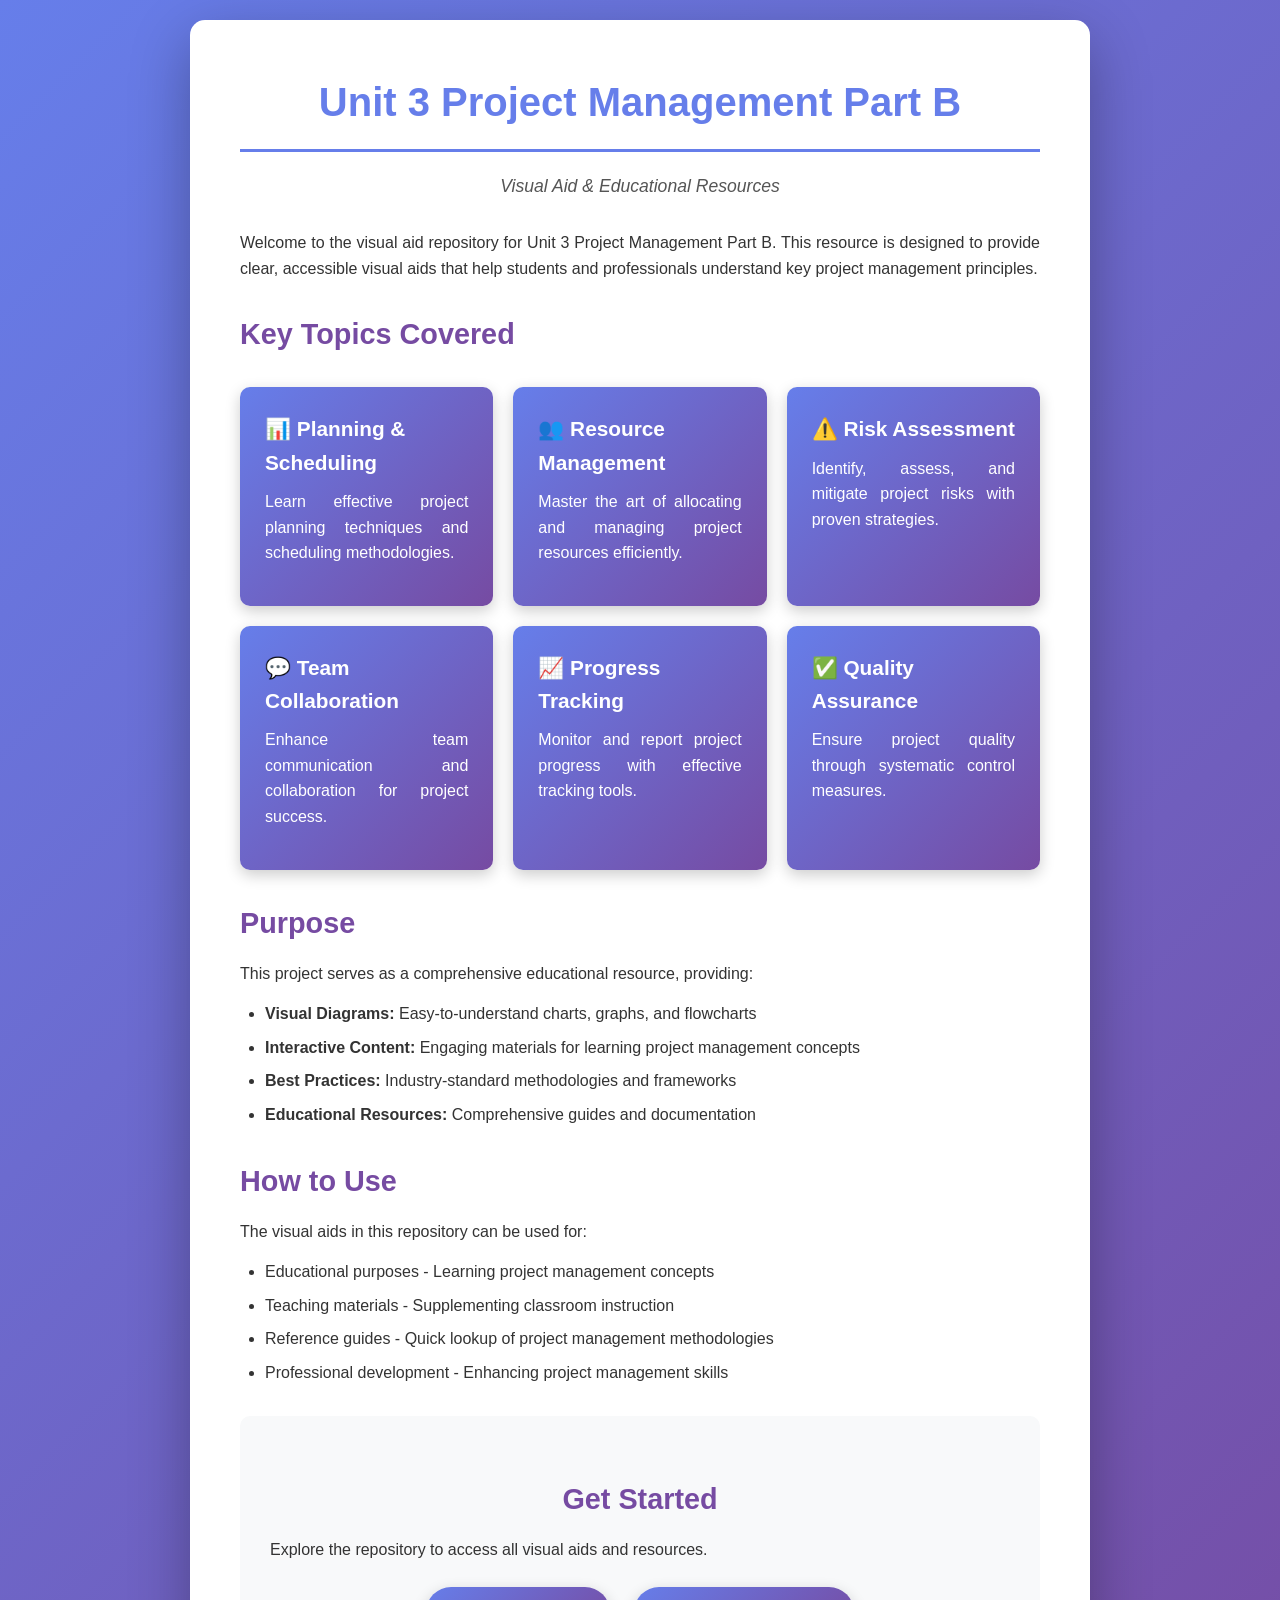
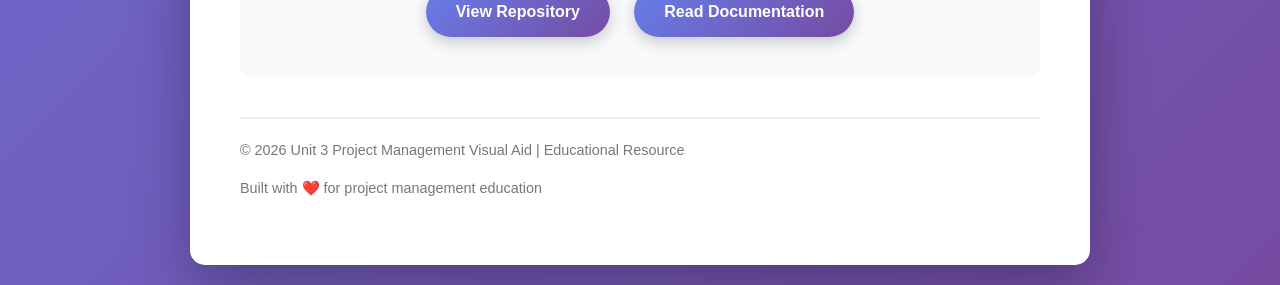
==== index.html @ be7a04bc "Add index.html for GitHub Pages Co-authored-by: christophermoss-AdaCloud <231854622+christophermoss-" ====
<!DOCTYPE html>
<html lang="en">
<head>
    <meta charset="UTF-8">
    <meta name="viewport" content="width=device-width, initial-scale=1.0">
    <meta name="description" content="Visual aids and resources for Unit 3 Project Management Part B">
    <title>Unit 3 Project Management - Visual Aid</title>
    <style>
        * {
            margin: 0;
            padding: 0;
            box-sizing: border-box;
        }

        body {
            font-family: -apple-system, BlinkMacSystemFont, 'Segoe UI', Roboto, Oxygen, Ubuntu, Cantarell, sans-serif;
            line-height: 1.6;
            color: #333;
            background: linear-gradient(135deg, #667eea 0%, #764ba2 100%);
            min-height: 100vh;
            display: flex;
            align-items: center;
            justify-content: center;
            padding: 20px;
        }

        .container {
            max-width: 900px;
            background: white;
            border-radius: 15px;
            box-shadow: 0 20px 60px rgba(0, 0, 0, 0.3);
            padding: 50px;
            animation: fadeIn 1s ease-in;
        }

        @keyframes fadeIn {
            from {
                opacity: 0;
                transform: translateY(-20px);
            }
            to {
                opacity: 1;
                transform: translateY(0);
            }
        }

        h1 {
            color: #667eea;
            font-size: 2.5em;
            margin-bottom: 20px;
            text-align: center;
            border-bottom: 3px solid #667eea;
            padding-bottom: 15px;
        }

        h2 {
            color: #764ba2;
            font-size: 1.8em;
            margin-top: 30px;
            margin-bottom: 15px;
        }

        p {
            margin-bottom: 15px;
            text-align: justify;
        }

        .intro {
            font-size: 1.1em;
            color: #555;
            text-align: center;
            margin-bottom: 30px;
            font-style: italic;
        }

        .features {
            display: grid;
            grid-template-columns: repeat(auto-fit, minmax(250px, 1fr));
            gap: 20px;
            margin: 30px 0;
        }

        .feature-card {
            background: linear-gradient(135deg, #667eea 0%, #764ba2 100%);
            color: white;
            padding: 25px;
            border-radius: 10px;
            box-shadow: 0 5px 15px rgba(0, 0, 0, 0.2);
            transition: transform 0.3s ease, box-shadow 0.3s ease;
        }

        .feature-card:hover {
            transform: translateY(-5px);
            box-shadow: 0 10px 25px rgba(0, 0, 0, 0.3);
        }

        .feature-card h3 {
            margin-bottom: 10px;
            font-size: 1.3em;
        }

        ul {
            margin-left: 25px;
            margin-bottom: 15px;
        }

        li {
            margin-bottom: 8px;
        }

        .cta-section {
            background: #f8f9fa;
            padding: 30px;
            border-radius: 10px;
            margin-top: 30px;
            text-align: center;
        }

        .btn {
            display: inline-block;
            background: linear-gradient(135deg, #667eea 0%, #764ba2 100%);
            color: white;
            padding: 12px 30px;
            text-decoration: none;
            border-radius: 25px;
            font-weight: bold;
            margin: 10px;
            transition: transform 0.3s ease, box-shadow 0.3s ease;
            box-shadow: 0 5px 15px rgba(0, 0, 0, 0.2);
        }

        .btn:hover {
            transform: translateY(-3px);
            box-shadow: 0 8px 20px rgba(0, 0, 0, 0.3);
        }

        footer {
            margin-top: 40px;
            padding-top: 20px;
            border-top: 2px solid #eee;
            text-align: center;
            color: #777;
            font-size: 0.9em;
        }

        @media (max-width: 768px) {
            .container {
                padding: 30px;
            }

            h1 {
                font-size: 2em;
            }

            h2 {
                font-size: 1.5em;
            }

            .features {
                grid-template-columns: 1fr;
            }
        }
    </style>
</head>
<body>
    <div class="container">
        <h1>Unit 3 Project Management Part B</h1>
        <p class="intro">Visual Aid & Educational Resources</p>

        <p>Welcome to the visual aid repository for Unit 3 Project Management Part B. This resource is designed to provide clear, accessible visual aids that help students and professionals understand key project management principles.</p>

        <h2>Key Topics Covered</h2>
        <div class="features">
            <div class="feature-card">
                <h3>📊 Planning & Scheduling</h3>
                <p>Learn effective project planning techniques and scheduling methodologies.</p>
            </div>
            <div class="feature-card">
                <h3>👥 Resource Management</h3>
                <p>Master the art of allocating and managing project resources efficiently.</p>
            </div>
            <div class="feature-card">
                <h3>⚠️ Risk Assessment</h3>
                <p>Identify, assess, and mitigate project risks with proven strategies.</p>
            </div>
            <div class="feature-card">
                <h3>💬 Team Collaboration</h3>
                <p>Enhance team communication and collaboration for project success.</p>
            </div>
            <div class="feature-card">
                <h3>📈 Progress Tracking</h3>
                <p>Monitor and report project progress with effective tracking tools.</p>
            </div>
            <div class="feature-card">
                <h3>✅ Quality Assurance</h3>
                <p>Ensure project quality through systematic control measures.</p>
            </div>
        </div>

        <h2>Purpose</h2>
        <p>This project serves as a comprehensive educational resource, providing:</p>
        <ul>
            <li><strong>Visual Diagrams:</strong> Easy-to-understand charts, graphs, and flowcharts</li>
            <li><strong>Interactive Content:</strong> Engaging materials for learning project management concepts</li>
            <li><strong>Best Practices:</strong> Industry-standard methodologies and frameworks</li>
            <li><strong>Educational Resources:</strong> Comprehensive guides and documentation</li>
        </ul>

        <h2>How to Use</h2>
        <p>The visual aids in this repository can be used for:</p>
        <ul>
            <li>Educational purposes - Learning project management concepts</li>
            <li>Teaching materials - Supplementing classroom instruction</li>
            <li>Reference guides - Quick lookup of project management methodologies</li>
            <li>Professional development - Enhancing project management skills</li>
        </ul>

        <div class="cta-section">
            <h2>Get Started</h2>
            <p>Explore the repository to access all visual aids and resources.</p>
            <a href="https://github.com/christophermoss-AdaCloud/Unit-3-project-managment-part-B-Visual-aid" class="btn">View Repository</a>
            <a href="https://github.com/christophermoss-AdaCloud/Unit-3-project-managment-part-B-Visual-aid/blob/main/README.md" class="btn">Read Documentation</a>
        </div>

        <footer>
            <p>&copy; 2026 Unit 3 Project Management Visual Aid | Educational Resource</p>
            <p>Built with ❤️ for project management education</p>
        </footer>
    </div>
</body>
</html>
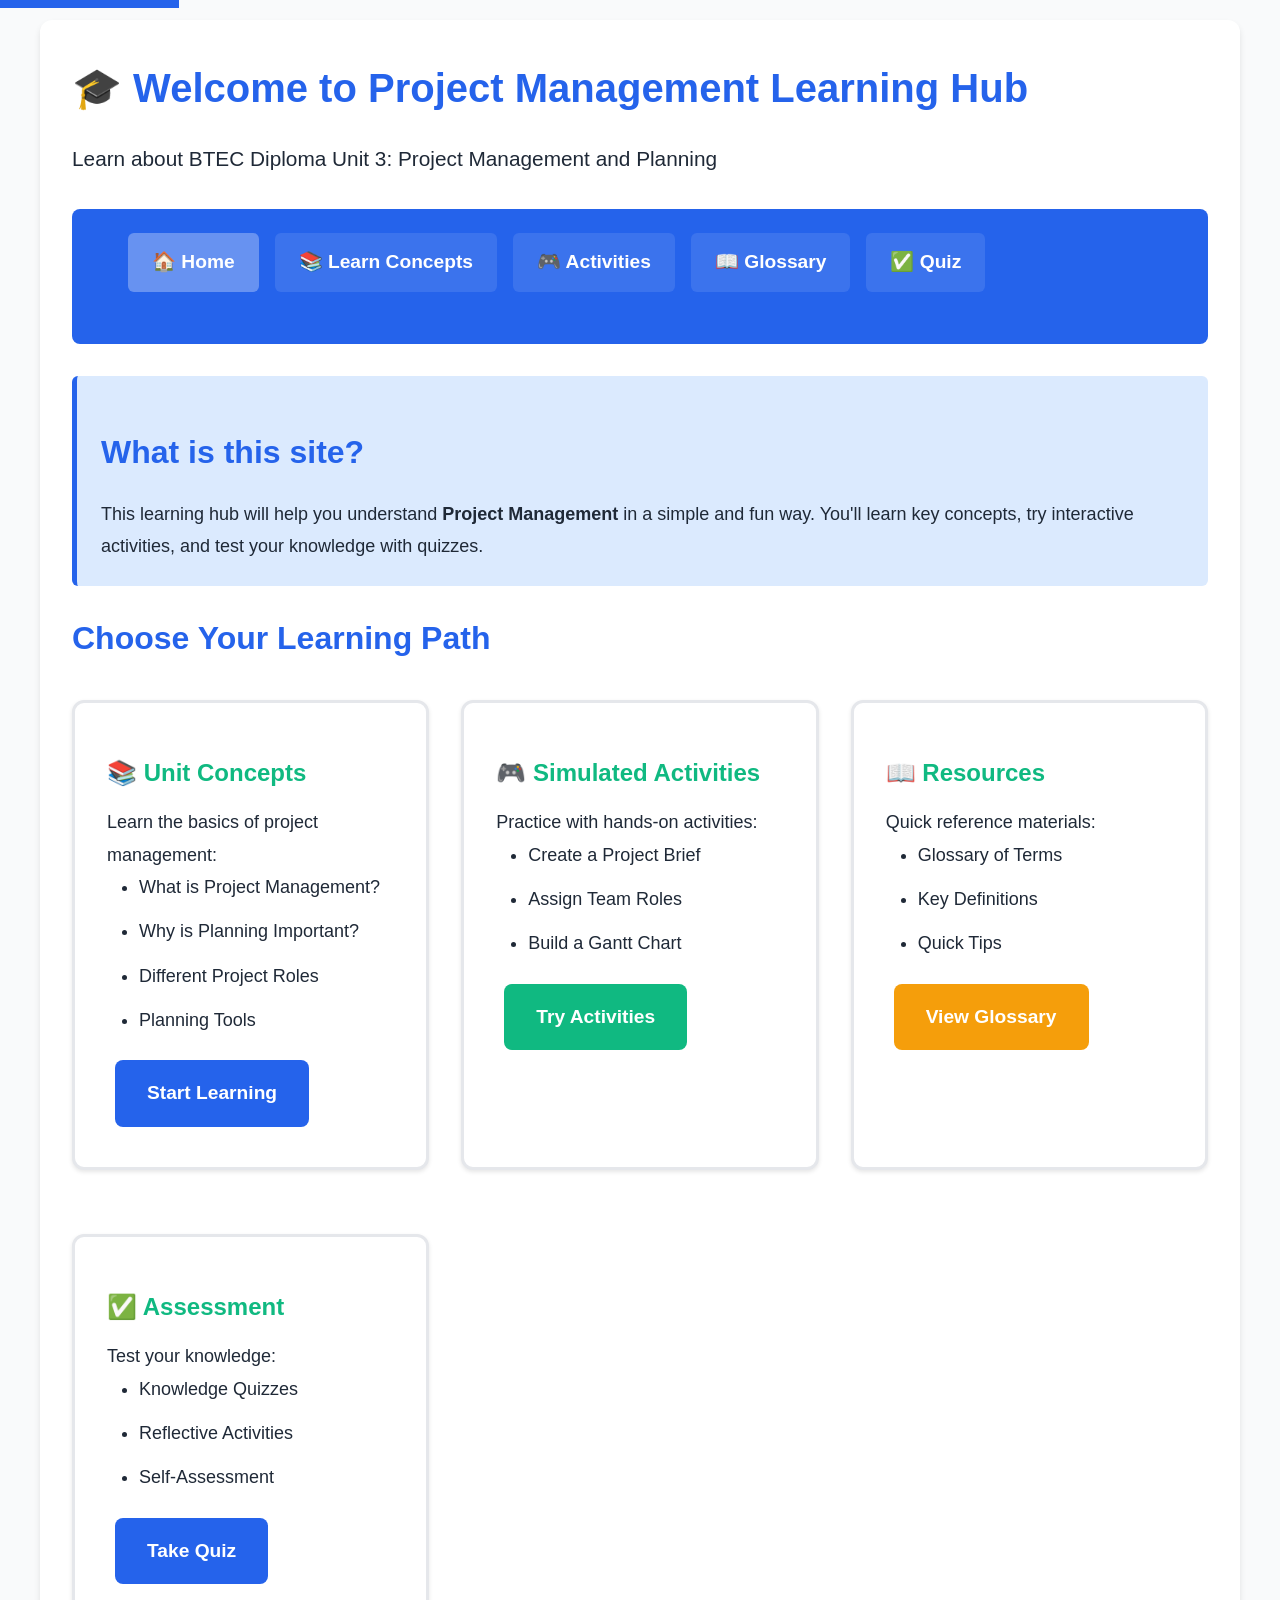
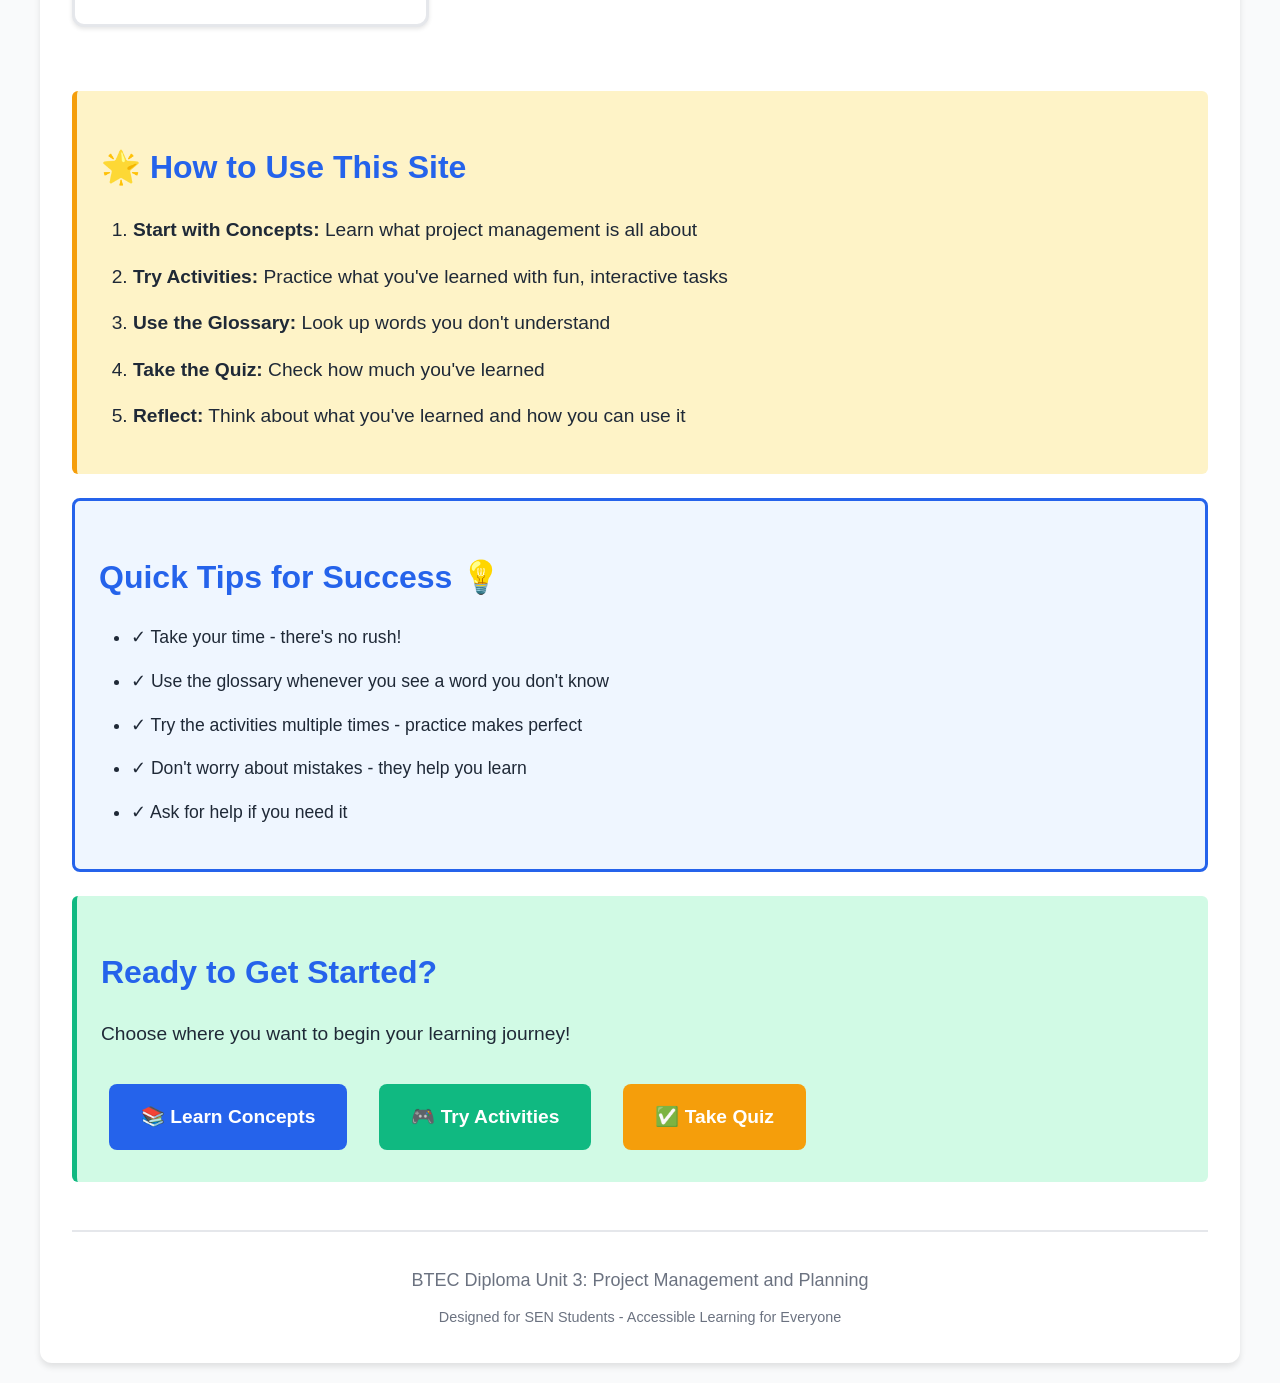
==== commit 397635b3: "Create complete SEN-focused static site structure with all pages and functionality Co-authored-by: c" ====
--- a/index.html
+++ b/index.html
@@ -3,229 +3,136 @@
 <head>
     <meta charset="UTF-8">
     <meta name="viewport" content="width=device-width, initial-scale=1.0">
-    <meta name="description" content="Visual aids and resources for Unit 3 Project Management Part B">
-    <title>Unit 3 Project Management - Visual Aid</title>
-    <style>
-        * {
-            margin: 0;
-            padding: 0;
-            box-sizing: border-box;
-        }
-
-        body {
-            font-family: -apple-system, BlinkMacSystemFont, 'Segoe UI', Roboto, Oxygen, Ubuntu, Cantarell, sans-serif;
-            line-height: 1.6;
-            color: #333;
-            background: linear-gradient(135deg, #667eea 0%, #764ba2 100%);
-            min-height: 100vh;
-            display: flex;
-            align-items: center;
-            justify-content: center;
-            padding: 20px;
-        }
-
-        .container {
-            max-width: 900px;
-            background: white;
-            border-radius: 15px;
-            box-shadow: 0 20px 60px rgba(0, 0, 0, 0.3);
-            padding: 50px;
-            animation: fadeIn 1s ease-in;
-        }
-
-        @keyframes fadeIn {
-            from {
-                opacity: 0;
-                transform: translateY(-20px);
-            }
-            to {
-                opacity: 1;
-                transform: translateY(0);
-            }
-        }
-
-        h1 {
-            color: #667eea;
-            font-size: 2.5em;
-            margin-bottom: 20px;
-            text-align: center;
-            border-bottom: 3px solid #667eea;
-            padding-bottom: 15px;
-        }
-
-        h2 {
-            color: #764ba2;
-            font-size: 1.8em;
-            margin-top: 30px;
-            margin-bottom: 15px;
-        }
-
-        p {
-            margin-bottom: 15px;
-            text-align: justify;
-        }
-
-        .intro {
-            font-size: 1.1em;
-            color: #555;
-            text-align: center;
-            margin-bottom: 30px;
-            font-style: italic;
-        }
-
-        .features {
-            display: grid;
-            grid-template-columns: repeat(auto-fit, minmax(250px, 1fr));
-            gap: 20px;
-            margin: 30px 0;
-        }
-
-        .feature-card {
-            background: linear-gradient(135deg, #667eea 0%, #764ba2 100%);
-            color: white;
-            padding: 25px;
-            border-radius: 10px;
-            box-shadow: 0 5px 15px rgba(0, 0, 0, 0.2);
-            transition: transform 0.3s ease, box-shadow 0.3s ease;
-        }
-
-        .feature-card:hover {
-            transform: translateY(-5px);
-            box-shadow: 0 10px 25px rgba(0, 0, 0, 0.3);
-        }
-
-        .feature-card h3 {
-            margin-bottom: 10px;
-            font-size: 1.3em;
-        }
-
-        ul {
-            margin-left: 25px;
-            margin-bottom: 15px;
-        }
-
-        li {
-            margin-bottom: 8px;
-        }
-
-        .cta-section {
-            background: #f8f9fa;
-            padding: 30px;
-            border-radius: 10px;
-            margin-top: 30px;
-            text-align: center;
-        }
-
-        .btn {
-            display: inline-block;
-            background: linear-gradient(135deg, #667eea 0%, #764ba2 100%);
-            color: white;
-            padding: 12px 30px;
-            text-decoration: none;
-            border-radius: 25px;
-            font-weight: bold;
-            margin: 10px;
-            transition: transform 0.3s ease, box-shadow 0.3s ease;
-            box-shadow: 0 5px 15px rgba(0, 0, 0, 0.2);
-        }
-
-        .btn:hover {
-            transform: translateY(-3px);
-            box-shadow: 0 8px 20px rgba(0, 0, 0, 0.3);
-        }
-
-        footer {
-            margin-top: 40px;
-            padding-top: 20px;
-            border-top: 2px solid #eee;
-            text-align: center;
-            color: #777;
-            font-size: 0.9em;
-        }
-
-        @media (max-width: 768px) {
-            .container {
-                padding: 30px;
-            }
-
-            h1 {
-                font-size: 2em;
-            }
-
-            h2 {
-                font-size: 1.5em;
-            }
-
-            .features {
-                grid-template-columns: 1fr;
-            }
-        }
-    </style>
+    <title>BTEC Unit 3: Project Management - Learning Hub</title>
+    <link rel="stylesheet" href="css/styles.css">
 </head>
 <body>
+    <a href="#main-content" class="skip-link">Skip to main content</a>
+    
     <div class="container">
-        <h1>Unit 3 Project Management Part B</h1>
-        <p class="intro">Visual Aid & Educational Resources</p>
+        <header>
+            <h1>🎓 Welcome to Project Management Learning Hub</h1>
+            <p style="font-size: 1.3rem; margin-bottom: 2rem;">
+                Learn about BTEC Diploma Unit 3: Project Management and Planning
+            </p>
+        </header>
 
-        <p>Welcome to the visual aid repository for Unit 3 Project Management Part B. This resource is designed to provide clear, accessible visual aids that help students and professionals understand key project management principles.</p>
+        <nav class="nav" role="navigation" aria-label="Main navigation">
+            <ul>
+                <li><a href="index.html">🏠 Home</a></li>
+                <li><a href="concepts/what-is-pm.html">📚 Learn Concepts</a></li>
+                <li><a href="activities/project-brief.html">🎮 Activities</a></li>
+                <li><a href="resources/glossary.html">📖 Glossary</a></li>
+                <li><a href="assessment/quiz.html">✅ Quiz</a></li>
+            </ul>
+        </nav>
 
-        <h2>Key Topics Covered</h2>
-        <div class="features">
-            <div class="feature-card">
-                <h3>📊 Planning & Scheduling</h3>
-                <p>Learn effective project planning techniques and scheduling methodologies.</p>
-            </div>
-            <div class="feature-card">
-                <h3>👥 Resource Management</h3>
-                <p>Master the art of allocating and managing project resources efficiently.</p>
-            </div>
-            <div class="feature-card">
-                <h3>⚠️ Risk Assessment</h3>
-                <p>Identify, assess, and mitigate project risks with proven strategies.</p>
-            </div>
-            <div class="feature-card">
-                <h3>💬 Team Collaboration</h3>
-                <p>Enhance team communication and collaboration for project success.</p>
-            </div>
-            <div class="feature-card">
-                <h3>📈 Progress Tracking</h3>
-                <p>Monitor and report project progress with effective tracking tools.</p>
-            </div>
-            <div class="feature-card">
-                <h3>✅ Quality Assurance</h3>
-                <p>Ensure project quality through systematic control measures.</p>
-            </div>
-        </div>
+        <main id="main-content">
+            <section class="info-box">
+                <h2>What is this site?</h2>
+                <p>
+                    This learning hub will help you understand <strong>Project Management</strong> 
+                    in a simple and fun way. You'll learn key concepts, try interactive activities, 
+                    and test your knowledge with quizzes.
+                </p>
+            </section>
 
-        <h2>Purpose</h2>
-        <p>This project serves as a comprehensive educational resource, providing:</p>
-        <ul>
-            <li><strong>Visual Diagrams:</strong> Easy-to-understand charts, graphs, and flowcharts</li>
-            <li><strong>Interactive Content:</strong> Engaging materials for learning project management concepts</li>
-            <li><strong>Best Practices:</strong> Industry-standard methodologies and frameworks</li>
-            <li><strong>Educational Resources:</strong> Comprehensive guides and documentation</li>
-        </ul>
+            <section>
+                <h2>Choose Your Learning Path</h2>
+                
+                <div class="card-grid">
+                    <!-- Unit Concepts Card -->
+                    <div class="card">
+                        <h3>📚 Unit Concepts</h3>
+                        <p>Learn the basics of project management:</p>
+                        <ul>
+                            <li>What is Project Management?</li>
+                            <li>Why is Planning Important?</li>
+                            <li>Different Project Roles</li>
+                            <li>Planning Tools</li>
+                        </ul>
+                        <a href="concepts/what-is-pm.html" class="btn btn-primary">Start Learning</a>
+                    </div>
 
-        <h2>How to Use</h2>
-        <p>The visual aids in this repository can be used for:</p>
-        <ul>
-            <li>Educational purposes - Learning project management concepts</li>
-            <li>Teaching materials - Supplementing classroom instruction</li>
-            <li>Reference guides - Quick lookup of project management methodologies</li>
-            <li>Professional development - Enhancing project management skills</li>
-        </ul>
+                    <!-- Activities Card -->
+                    <div class="card">
+                        <h3>🎮 Simulated Activities</h3>
+                        <p>Practice with hands-on activities:</p>
+                        <ul>
+                            <li>Create a Project Brief</li>
+                            <li>Assign Team Roles</li>
+                            <li>Build a Gantt Chart</li>
+                        </ul>
+                        <a href="activities/project-brief.html" class="btn btn-secondary">Try Activities</a>
+                    </div>
 
-        <div class="cta-section">
-            <h2>Get Started</h2>
-            <p>Explore the repository to access all visual aids and resources.</p>
-            <a href="https://github.com/christophermoss-AdaCloud/Unit-3-project-managment-part-B-Visual-aid" class="btn">View Repository</a>
-            <a href="https://github.com/christophermoss-AdaCloud/Unit-3-project-managment-part-B-Visual-aid/blob/main/README.md" class="btn">Read Documentation</a>
-        </div>
+                    <!-- Resources Card -->
+                    <div class="card">
+                        <h3>📖 Resources</h3>
+                        <p>Quick reference materials:</p>
+                        <ul>
+                            <li>Glossary of Terms</li>
+                            <li>Key Definitions</li>
+                            <li>Quick Tips</li>
+                        </ul>
+                        <a href="resources/glossary.html" class="btn btn-accent">View Glossary</a>
+                    </div>
 
-        <footer>
-            <p>&copy; 2026 Unit 3 Project Management Visual Aid | Educational Resource</p>
-            <p>Built with ❤️ for project management education</p>
+                    <!-- Assessment Card -->
+                    <div class="card">
+                        <h3>✅ Assessment</h3>
+                        <p>Test your knowledge:</p>
+                        <ul>
+                            <li>Knowledge Quizzes</li>
+                            <li>Reflective Activities</li>
+                            <li>Self-Assessment</li>
+                        </ul>
+                        <a href="assessment/quiz.html" class="btn btn-primary">Take Quiz</a>
+                    </div>
+                </div>
+            </section>
+
+            <section class="highlight">
+                <h2>🌟 How to Use This Site</h2>
+                <ol style="font-size: 1.2rem;">
+                    <li><strong>Start with Concepts:</strong> Learn what project management is all about</li>
+                    <li><strong>Try Activities:</strong> Practice what you've learned with fun, interactive tasks</li>
+                    <li><strong>Use the Glossary:</strong> Look up words you don't understand</li>
+                    <li><strong>Take the Quiz:</strong> Check how much you've learned</li>
+                    <li><strong>Reflect:</strong> Think about what you've learned and how you can use it</li>
+                </ol>
+            </section>
+
+            <section class="visual-aid">
+                <h2>Quick Tips for Success 💡</h2>
+                <ul style="font-size: 1.1rem;">
+                    <li>✓ Take your time - there's no rush!</li>
+                    <li>✓ Use the glossary whenever you see a word you don't know</li>
+                    <li>✓ Try the activities multiple times - practice makes perfect</li>
+                    <li>✓ Don't worry about mistakes - they help you learn</li>
+                    <li>✓ Ask for help if you need it</li>
+                </ul>
+            </section>
+
+            <section class="success-box">
+                <h2>Ready to Get Started?</h2>
+                <p style="font-size: 1.2rem; margin-bottom: 1.5rem;">
+                    Choose where you want to begin your learning journey!
+                </p>
+                <div style="display: flex; flex-wrap: wrap; gap: 1rem;">
+                    <a href="concepts/what-is-pm.html" class="btn btn-primary">📚 Learn Concepts</a>
+                    <a href="activities/project-brief.html" class="btn btn-secondary">🎮 Try Activities</a>
+                    <a href="assessment/quiz.html" class="btn btn-accent">✅ Take Quiz</a>
+                </div>
+            </section>
+        </main>
+
+        <footer style="margin-top: 3rem; padding-top: 2rem; border-top: 2px solid var(--border-color); text-align: center; color: #6b7280;">
+            <p>BTEC Diploma Unit 3: Project Management and Planning</p>
+            <p style="font-size: 0.9rem; margin-top: 0.5rem;">Designed for SEN Students - Accessible Learning for Everyone</p>
         </footer>
     </div>
+
+    <script src="js/main.js"></script>
 </body>
 </html>
--- a/css/styles.css
+++ b/css/styles.css
@@ -0,0 +1,413 @@
+/* SEN-Friendly Styles for Project Management Learning Site */
+
+:root {
+    --primary-color: #2563eb;
+    --secondary-color: #10b981;
+    --accent-color: #f59e0b;
+    --text-color: #1f2937;
+    --bg-color: #f9fafb;
+    --card-bg: #ffffff;
+    --border-color: #e5e7eb;
+    --success-color: #10b981;
+    --error-color: #ef4444;
+    --warning-color: #f59e0b;
+}
+
+* {
+    margin: 0;
+    padding: 0;
+    box-sizing: border-box;
+}
+
+body {
+    font-family: 'Arial', 'Helvetica', sans-serif;
+    font-size: 18px;
+    line-height: 1.8;
+    color: var(--text-color);
+    background-color: var(--bg-color);
+    padding: 20px;
+}
+
+/* Large, readable headings */
+h1 {
+    font-size: 2.5rem;
+    margin-bottom: 1rem;
+    color: var(--primary-color);
+}
+
+h2 {
+    font-size: 2rem;
+    margin-top: 1.5rem;
+    margin-bottom: 1rem;
+    color: var(--primary-color);
+}
+
+h3 {
+    font-size: 1.5rem;
+    margin-top: 1rem;
+    margin-bottom: 0.75rem;
+    color: var(--secondary-color);
+}
+
+/* Container for content */
+.container {
+    max-width: 1200px;
+    margin: 0 auto;
+    background-color: var(--card-bg);
+    padding: 2rem;
+    border-radius: 12px;
+    box-shadow: 0 4px 6px rgba(0, 0, 0, 0.1);
+}
+
+/* Navigation */
+.nav {
+    background-color: var(--primary-color);
+    padding: 1.5rem;
+    border-radius: 8px;
+    margin-bottom: 2rem;
+}
+
+.nav ul {
+    list-style: none;
+    display: flex;
+    flex-wrap: wrap;
+    gap: 1rem;
+}
+
+.nav a {
+    color: white;
+    text-decoration: none;
+    font-size: 1.2rem;
+    font-weight: bold;
+    padding: 0.75rem 1.5rem;
+    background-color: rgba(255, 255, 255, 0.1);
+    border-radius: 6px;
+    transition: all 0.3s ease;
+    display: block;
+}
+
+.nav a:hover,
+.nav a:focus {
+    background-color: rgba(255, 255, 255, 0.2);
+    transform: scale(1.05);
+    outline: 3px solid white;
+}
+
+/* Buttons */
+.btn {
+    display: inline-block;
+    padding: 1rem 2rem;
+    font-size: 1.2rem;
+    font-weight: bold;
+    text-decoration: none;
+    border-radius: 8px;
+    border: none;
+    cursor: pointer;
+    transition: all 0.3s ease;
+    margin: 0.5rem;
+}
+
+.btn-primary {
+    background-color: var(--primary-color);
+    color: white;
+}
+
+.btn-primary:hover,
+.btn-primary:focus {
+    background-color: #1d4ed8;
+    transform: scale(1.05);
+}
+
+.btn-secondary {
+    background-color: var(--secondary-color);
+    color: white;
+}
+
+.btn-secondary:hover,
+.btn-secondary:focus {
+    background-color: #059669;
+    transform: scale(1.05);
+}
+
+.btn-accent {
+    background-color: var(--accent-color);
+    color: white;
+}
+
+.btn-accent:hover,
+.btn-accent:focus {
+    background-color: #d97706;
+    transform: scale(1.05);
+}
+
+/* Cards */
+.card {
+    background-color: var(--card-bg);
+    border: 3px solid var(--border-color);
+    border-radius: 12px;
+    padding: 2rem;
+    margin-bottom: 2rem;
+    box-shadow: 0 2px 4px rgba(0, 0, 0, 0.1);
+}
+
+.card-grid {
+    display: grid;
+    grid-template-columns: repeat(auto-fit, minmax(300px, 1fr));
+    gap: 2rem;
+    margin: 2rem 0;
+}
+
+/* Visual aids */
+.visual-aid {
+    background-color: #eff6ff;
+    border: 3px solid var(--primary-color);
+    border-radius: 8px;
+    padding: 1.5rem;
+    margin: 1.5rem 0;
+}
+
+.visual-aid img {
+    max-width: 100%;
+    height: auto;
+    border-radius: 6px;
+}
+
+/* Highlight boxes */
+.highlight {
+    background-color: #fef3c7;
+    border-left: 5px solid var(--accent-color);
+    padding: 1.5rem;
+    margin: 1.5rem 0;
+    border-radius: 6px;
+}
+
+.info-box {
+    background-color: #dbeafe;
+    border-left: 5px solid var(--primary-color);
+    padding: 1.5rem;
+    margin: 1.5rem 0;
+    border-radius: 6px;
+}
+
+.success-box {
+    background-color: #d1fae5;
+    border-left: 5px solid var(--success-color);
+    padding: 1.5rem;
+    margin: 1.5rem 0;
+    border-radius: 6px;
+}
+
+/* Lists */
+ul, ol {
+    margin-left: 2rem;
+    margin-bottom: 1rem;
+}
+
+li {
+    margin-bottom: 0.75rem;
+}
+
+/* Interactive elements */
+.interactive-area {
+    background-color: #f3f4f6;
+    border: 2px dashed var(--primary-color);
+    border-radius: 8px;
+    padding: 2rem;
+    margin: 2rem 0;
+    min-height: 200px;
+}
+
+.draggable {
+    background-color: white;
+    border: 2px solid var(--primary-color);
+    border-radius: 6px;
+    padding: 1rem;
+    margin: 0.5rem;
+    cursor: move;
+    display: inline-block;
+    font-weight: bold;
+}
+
+.draggable:hover {
+    box-shadow: 0 4px 8px rgba(0, 0, 0, 0.2);
+}
+
+.dropzone {
+    background-color: #f9fafb;
+    border: 3px dashed var(--border-color);
+    border-radius: 8px;
+    padding: 1.5rem;
+    margin: 1rem 0;
+    min-height: 100px;
+    transition: all 0.3s ease;
+}
+
+.dropzone.active {
+    border-color: var(--primary-color);
+    background-color: #eff6ff;
+}
+
+.dropzone.filled {
+    border-color: var(--success-color);
+    background-color: #d1fae5;
+}
+
+/* Forms */
+input[type="text"],
+input[type="email"],
+textarea,
+select {
+    width: 100%;
+    padding: 1rem;
+    font-size: 1.1rem;
+    border: 2px solid var(--border-color);
+    border-radius: 6px;
+    margin-bottom: 1rem;
+}
+
+input:focus,
+textarea:focus,
+select:focus {
+    outline: 3px solid var(--primary-color);
+    border-color: var(--primary-color);
+}
+
+label {
+    display: block;
+    font-weight: bold;
+    margin-bottom: 0.5rem;
+    font-size: 1.1rem;
+}
+
+/* Quiz styles */
+.quiz-question {
+    background-color: var(--card-bg);
+    border: 3px solid var(--primary-color);
+    border-radius: 8px;
+    padding: 2rem;
+    margin-bottom: 2rem;
+}
+
+.quiz-options {
+    list-style: none;
+    margin-left: 0;
+}
+
+.quiz-option {
+    background-color: #f3f4f6;
+    border: 2px solid var(--border-color);
+    border-radius: 6px;
+    padding: 1rem;
+    margin-bottom: 1rem;
+    cursor: pointer;
+    transition: all 0.3s ease;
+}
+
+.quiz-option:hover {
+    background-color: #e5e7eb;
+    border-color: var(--primary-color);
+}
+
+.quiz-option.selected {
+    background-color: #dbeafe;
+    border-color: var(--primary-color);
+    border-width: 3px;
+}
+
+.quiz-option.correct {
+    background-color: #d1fae5;
+    border-color: var(--success-color);
+}
+
+.quiz-option.incorrect {
+    background-color: #fee2e2;
+    border-color: var(--error-color);
+}
+
+/* Glossary */
+.glossary-term {
+    margin-bottom: 2rem;
+}
+
+.glossary-term dt {
+    font-size: 1.3rem;
+    font-weight: bold;
+    color: var(--primary-color);
+    margin-bottom: 0.5rem;
+}
+
+.glossary-term dd {
+    margin-left: 1rem;
+    padding-left: 1rem;
+    border-left: 3px solid var(--secondary-color);
+}
+
+/* Accessibility features */
+.skip-link {
+    position: absolute;
+    top: -40px;
+    left: 0;
+    background: var(--primary-color);
+    color: white;
+    padding: 8px;
+    text-decoration: none;
+    z-index: 100;
+}
+
+.skip-link:focus {
+    top: 0;
+}
+
+/* Focus visible for keyboard navigation */
+*:focus-visible {
+    outline: 3px solid var(--accent-color);
+    outline-offset: 2px;
+}
+
+/* Responsive design */
+@media (max-width: 768px) {
+    body {
+        font-size: 16px;
+        padding: 10px;
+    }
+
+    h1 {
+        font-size: 2rem;
+    }
+
+    h2 {
+        font-size: 1.75rem;
+    }
+
+    h3 {
+        font-size: 1.25rem;
+    }
+
+    .container {
+        padding: 1rem;
+    }
+
+    .nav ul {
+        flex-direction: column;
+    }
+
+    .card-grid {
+        grid-template-columns: 1fr;
+    }
+}
+
+/* Print styles */
+@media print {
+    .nav,
+    .btn {
+        display: none;
+    }
+
+    body {
+        background-color: white;
+    }
+
+    .container {
+        box-shadow: none;
+    }
+}
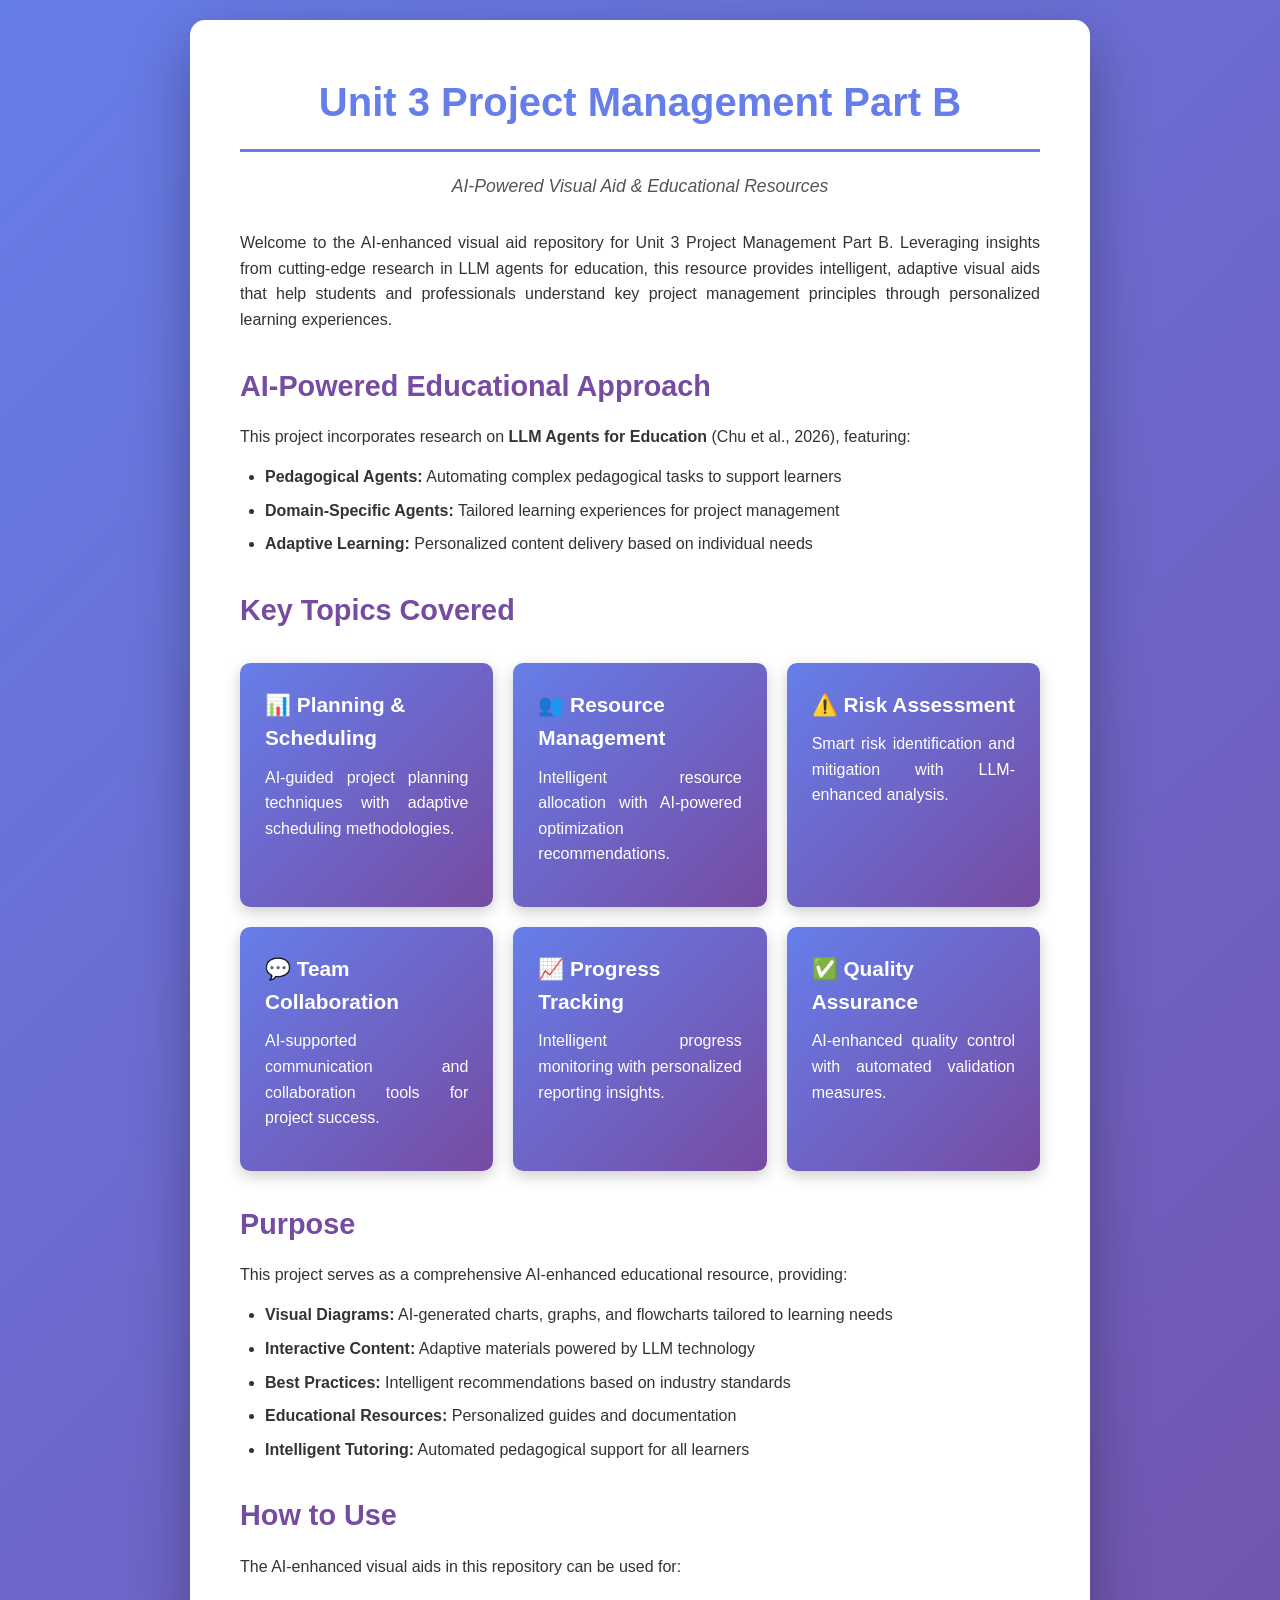
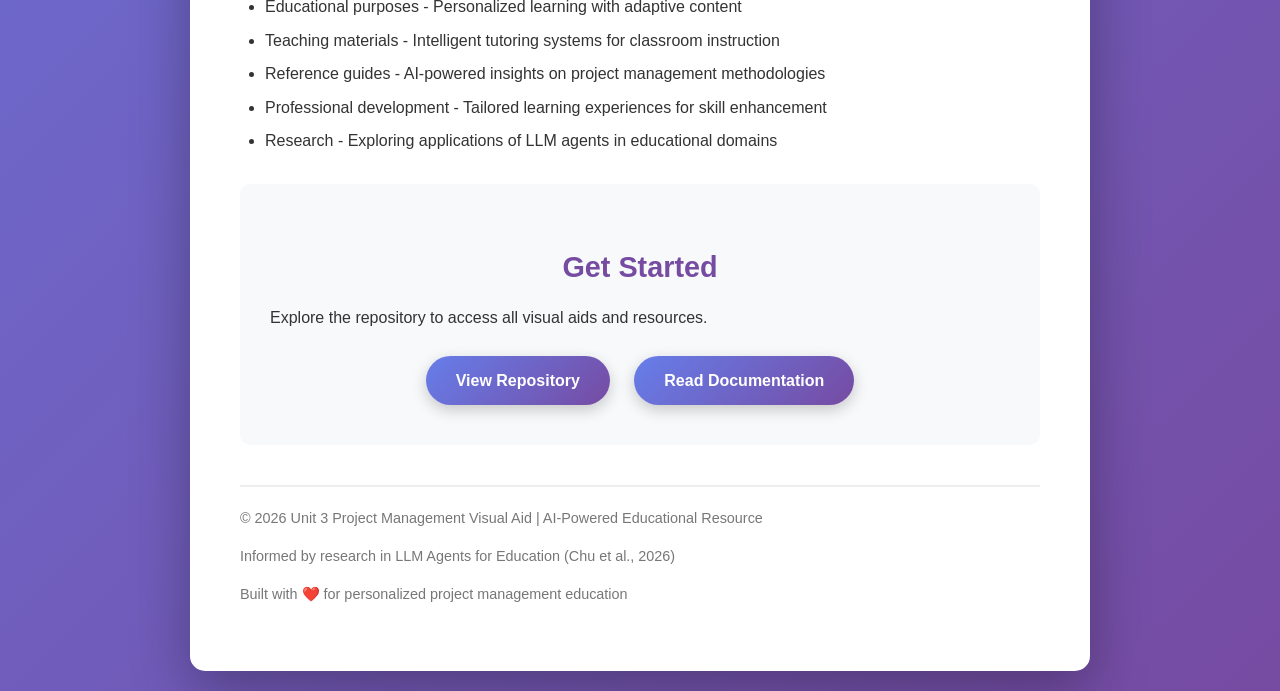
==== commit 275c4033: "Update index.html with AI-powered educational focus Co-authored-by: christophermoss-AdaCloud <231854" ====
--- a/index.html
+++ b/index.html
@@ -3,136 +3,240 @@
 <head>
     <meta charset="UTF-8">
     <meta name="viewport" content="width=device-width, initial-scale=1.0">
-    <title>BTEC Unit 3: Project Management - Learning Hub</title>
-    <link rel="stylesheet" href="css/styles.css">
+    <meta name="description" content="AI-powered visual aids and educational resources for Unit 3 Project Management Part B, leveraging LLM agents for personalized learning">
+    <title>Unit 3 Project Management - AI-Powered Visual Aid</title>
+    <style>
+        * {
+            margin: 0;
+            padding: 0;
+            box-sizing: border-box;
+        }
+
+        body {
+            font-family: -apple-system, BlinkMacSystemFont, 'Segoe UI', Roboto, Oxygen, Ubuntu, Cantarell, sans-serif;
+            line-height: 1.6;
+            color: #333;
+            background: linear-gradient(135deg, #667eea 0%, #764ba2 100%);
+            min-height: 100vh;
+            display: flex;
+            align-items: center;
+            justify-content: center;
+            padding: 20px;
+        }
+
+        .container {
+            max-width: 900px;
+            background: white;
+            border-radius: 15px;
+            box-shadow: 0 20px 60px rgba(0, 0, 0, 0.3);
+            padding: 50px;
+            animation: fadeIn 1s ease-in;
+        }
+
+        @keyframes fadeIn {
+            from {
+                opacity: 0;
+                transform: translateY(-20px);
+            }
+            to {
+                opacity: 1;
+                transform: translateY(0);
+            }
+        }
+
+        h1 {
+            color: #667eea;
+            font-size: 2.5em;
+            margin-bottom: 20px;
+            text-align: center;
+            border-bottom: 3px solid #667eea;
+            padding-bottom: 15px;
+        }
+
+        h2 {
+            color: #764ba2;
+            font-size: 1.8em;
+            margin-top: 30px;
+            margin-bottom: 15px;
+        }
+
+        p {
+            margin-bottom: 15px;
+            text-align: justify;
+        }
+
+        .intro {
+            font-size: 1.1em;
+            color: #555;
+            text-align: center;
+            margin-bottom: 30px;
+            font-style: italic;
+        }
+
+        .features {
+            display: grid;
+            grid-template-columns: repeat(auto-fit, minmax(250px, 1fr));
+            gap: 20px;
+            margin: 30px 0;
+        }
+
+        .feature-card {
+            background: linear-gradient(135deg, #667eea 0%, #764ba2 100%);
+            color: white;
+            padding: 25px;
+            border-radius: 10px;
+            box-shadow: 0 5px 15px rgba(0, 0, 0, 0.2);
+            transition: transform 0.3s ease, box-shadow 0.3s ease;
+        }
+
+        .feature-card:hover {
+            transform: translateY(-5px);
+            box-shadow: 0 10px 25px rgba(0, 0, 0, 0.3);
+        }
+
+        .feature-card h3 {
+            margin-bottom: 10px;
+            font-size: 1.3em;
+        }
+
+        ul {
+            margin-left: 25px;
+            margin-bottom: 15px;
+        }
+
+        li {
+            margin-bottom: 8px;
+        }
+
+        .cta-section {
+            background: #f8f9fa;
+            padding: 30px;
+            border-radius: 10px;
+            margin-top: 30px;
+            text-align: center;
+        }
+
+        .btn {
+            display: inline-block;
+            background: linear-gradient(135deg, #667eea 0%, #764ba2 100%);
+            color: white;
+            padding: 12px 30px;
+            text-decoration: none;
+            border-radius: 25px;
+            font-weight: bold;
+            margin: 10px;
+            transition: transform 0.3s ease, box-shadow 0.3s ease;
+            box-shadow: 0 5px 15px rgba(0, 0, 0, 0.2);
+        }
+
+        .btn:hover {
+            transform: translateY(-3px);
+            box-shadow: 0 8px 20px rgba(0, 0, 0, 0.3);
+        }
+
+        footer {
+            margin-top: 40px;
+            padding-top: 20px;
+            border-top: 2px solid #eee;
+            text-align: center;
+            color: #777;
+            font-size: 0.9em;
+        }
+
+        @media (max-width: 768px) {
+            .container {
+                padding: 30px;
+            }
+
+            h1 {
+                font-size: 2em;
+            }
+
+            h2 {
+                font-size: 1.5em;
+            }
+
+            .features {
+                grid-template-columns: 1fr;
+            }
+        }
+    </style>
 </head>
 <body>
-    <a href="#main-content" class="skip-link">Skip to main content</a>
-    
     <div class="container">
-        <header>
-            <h1>🎓 Welcome to Project Management Learning Hub</h1>
-            <p style="font-size: 1.3rem; margin-bottom: 2rem;">
-                Learn about BTEC Diploma Unit 3: Project Management and Planning
-            </p>
-        </header>
-
-        <nav class="nav" role="navigation" aria-label="Main navigation">
-            <ul>
-                <li><a href="index.html">🏠 Home</a></li>
-                <li><a href="concepts/what-is-pm.html">📚 Learn Concepts</a></li>
-                <li><a href="activities/project-brief.html">🎮 Activities</a></li>
-                <li><a href="resources/glossary.html">📖 Glossary</a></li>
-                <li><a href="assessment/quiz.html">✅ Quiz</a></li>
-            </ul>
-        </nav>
-
-        <main id="main-content">
-            <section class="info-box">
-                <h2>What is this site?</h2>
-                <p>
-                    This learning hub will help you understand <strong>Project Management</strong> 
-                    in a simple and fun way. You'll learn key concepts, try interactive activities, 
-                    and test your knowledge with quizzes.
-                </p>
-            </section>
-
-            <section>
-                <h2>Choose Your Learning Path</h2>
-                
-                <div class="card-grid">
-                    <!-- Unit Concepts Card -->
-                    <div class="card">
-                        <h3>📚 Unit Concepts</h3>
-                        <p>Learn the basics of project management:</p>
-                        <ul>
-                            <li>What is Project Management?</li>
-                            <li>Why is Planning Important?</li>
-                            <li>Different Project Roles</li>
-                            <li>Planning Tools</li>
-                        </ul>
-                        <a href="concepts/what-is-pm.html" class="btn btn-primary">Start Learning</a>
-                    </div>
-
-                    <!-- Activities Card -->
-                    <div class="card">
-                        <h3>🎮 Simulated Activities</h3>
-                        <p>Practice with hands-on activities:</p>
-                        <ul>
-                            <li>Create a Project Brief</li>
-                            <li>Assign Team Roles</li>
-                            <li>Build a Gantt Chart</li>
-                        </ul>
-                        <a href="activities/project-brief.html" class="btn btn-secondary">Try Activities</a>
-                    </div>
-
-                    <!-- Resources Card -->
-                    <div class="card">
-                        <h3>📖 Resources</h3>
-                        <p>Quick reference materials:</p>
-                        <ul>
-                            <li>Glossary of Terms</li>
-                            <li>Key Definitions</li>
-                            <li>Quick Tips</li>
-                        </ul>
-                        <a href="resources/glossary.html" class="btn btn-accent">View Glossary</a>
-                    </div>
-
-                    <!-- Assessment Card -->
-                    <div class="card">
-                        <h3>✅ Assessment</h3>
-                        <p>Test your knowledge:</p>
-                        <ul>
-                            <li>Knowledge Quizzes</li>
-                            <li>Reflective Activities</li>
-                            <li>Self-Assessment</li>
-                        </ul>
-                        <a href="assessment/quiz.html" class="btn btn-primary">Take Quiz</a>
-                    </div>
-                </div>
-            </section>
-
-            <section class="highlight">
-                <h2>🌟 How to Use This Site</h2>
-                <ol style="font-size: 1.2rem;">
-                    <li><strong>Start with Concepts:</strong> Learn what project management is all about</li>
-                    <li><strong>Try Activities:</strong> Practice what you've learned with fun, interactive tasks</li>
-                    <li><strong>Use the Glossary:</strong> Look up words you don't understand</li>
-                    <li><strong>Take the Quiz:</strong> Check how much you've learned</li>
-                    <li><strong>Reflect:</strong> Think about what you've learned and how you can use it</li>
-                </ol>
-            </section>
-
-            <section class="visual-aid">
-                <h2>Quick Tips for Success 💡</h2>
-                <ul style="font-size: 1.1rem;">
-                    <li>✓ Take your time - there's no rush!</li>
-                    <li>✓ Use the glossary whenever you see a word you don't know</li>
-                    <li>✓ Try the activities multiple times - practice makes perfect</li>
-                    <li>✓ Don't worry about mistakes - they help you learn</li>
-                    <li>✓ Ask for help if you need it</li>
-                </ul>
-            </section>
-
-            <section class="success-box">
-                <h2>Ready to Get Started?</h2>
-                <p style="font-size: 1.2rem; margin-bottom: 1.5rem;">
-                    Choose where you want to begin your learning journey!
-                </p>
-                <div style="display: flex; flex-wrap: wrap; gap: 1rem;">
-                    <a href="concepts/what-is-pm.html" class="btn btn-primary">📚 Learn Concepts</a>
-                    <a href="activities/project-brief.html" class="btn btn-secondary">🎮 Try Activities</a>
-                    <a href="assessment/quiz.html" class="btn btn-accent">✅ Take Quiz</a>
-                </div>
-            </section>
-        </main>
-
-        <footer style="margin-top: 3rem; padding-top: 2rem; border-top: 2px solid var(--border-color); text-align: center; color: #6b7280;">
-            <p>BTEC Diploma Unit 3: Project Management and Planning</p>
-            <p style="font-size: 0.9rem; margin-top: 0.5rem;">Designed for SEN Students - Accessible Learning for Everyone</p>
+        <h1>Unit 3 Project Management Part B</h1>
+        <p class="intro">AI-Powered Visual Aid & Educational Resources</p>
+
+        <p>Welcome to the AI-enhanced visual aid repository for Unit 3 Project Management Part B. Leveraging insights from cutting-edge research in LLM agents for education, this resource provides intelligent, adaptive visual aids that help students and professionals understand key project management principles through personalized learning experiences.</p>
+
+        <h2>AI-Powered Educational Approach</h2>
+        <p>This project incorporates research on <strong>LLM Agents for Education</strong> (Chu et al., 2026), featuring:</p>
+        <ul>
+            <li><strong>Pedagogical Agents:</strong> Automating complex pedagogical tasks to support learners</li>
+            <li><strong>Domain-Specific Agents:</strong> Tailored learning experiences for project management</li>
+            <li><strong>Adaptive Learning:</strong> Personalized content delivery based on individual needs</li>
+        </ul>
+
+        <h2>Key Topics Covered</h2>
+        <div class="features">
+            <div class="feature-card">
+                <h3>📊 Planning & Scheduling</h3>
+                <p>AI-guided project planning techniques with adaptive scheduling methodologies.</p>
+            </div>
+            <div class="feature-card">
+                <h3>👥 Resource Management</h3>
+                <p>Intelligent resource allocation with AI-powered optimization recommendations.</p>
+            </div>
+            <div class="feature-card">
+                <h3>⚠️ Risk Assessment</h3>
+                <p>Smart risk identification and mitigation with LLM-enhanced analysis.</p>
+            </div>
+            <div class="feature-card">
+                <h3>💬 Team Collaboration</h3>
+                <p>AI-supported communication and collaboration tools for project success.</p>
+            </div>
+            <div class="feature-card">
+                <h3>📈 Progress Tracking</h3>
+                <p>Intelligent progress monitoring with personalized reporting insights.</p>
+            </div>
+            <div class="feature-card">
+                <h3>✅ Quality Assurance</h3>
+                <p>AI-enhanced quality control with automated validation measures.</p>
+            </div>
+        </div>
+
+        <h2>Purpose</h2>
+        <p>This project serves as a comprehensive AI-enhanced educational resource, providing:</p>
+        <ul>
+            <li><strong>Visual Diagrams:</strong> AI-generated charts, graphs, and flowcharts tailored to learning needs</li>
+            <li><strong>Interactive Content:</strong> Adaptive materials powered by LLM technology</li>
+            <li><strong>Best Practices:</strong> Intelligent recommendations based on industry standards</li>
+            <li><strong>Educational Resources:</strong> Personalized guides and documentation</li>
+            <li><strong>Intelligent Tutoring:</strong> Automated pedagogical support for all learners</li>
+        </ul>
+
+        <h2>How to Use</h2>
+        <p>The AI-enhanced visual aids in this repository can be used for:</p>
+        <ul>
+            <li>Educational purposes - Personalized learning with adaptive content</li>
+            <li>Teaching materials - Intelligent tutoring systems for classroom instruction</li>
+            <li>Reference guides - AI-powered insights on project management methodologies</li>
+            <li>Professional development - Tailored learning experiences for skill enhancement</li>
+            <li>Research - Exploring applications of LLM agents in educational domains</li>
+        </ul>
+
+        <div class="cta-section">
+            <h2>Get Started</h2>
+            <p>Explore the repository to access all visual aids and resources.</p>
+            <a href="https://github.com/christophermoss-AdaCloud/Unit-3-project-managment-part-B-Visual-aid" class="btn">View Repository</a>
+            <a href="https://github.com/christophermoss-AdaCloud/Unit-3-project-managment-part-B-Visual-aid/blob/main/README.md" class="btn">Read Documentation</a>
+        </div>
+
+        <footer>
+            <p>&copy; 2026 Unit 3 Project Management Visual Aid | AI-Powered Educational Resource</p>
+            <p>Informed by research in LLM Agents for Education (Chu et al., 2026)</p>
+            <p>Built with ❤️ for personalized project management education</p>
         </footer>
     </div>
-
-    <script src="js/main.js"></script>
 </body>
 </html>
